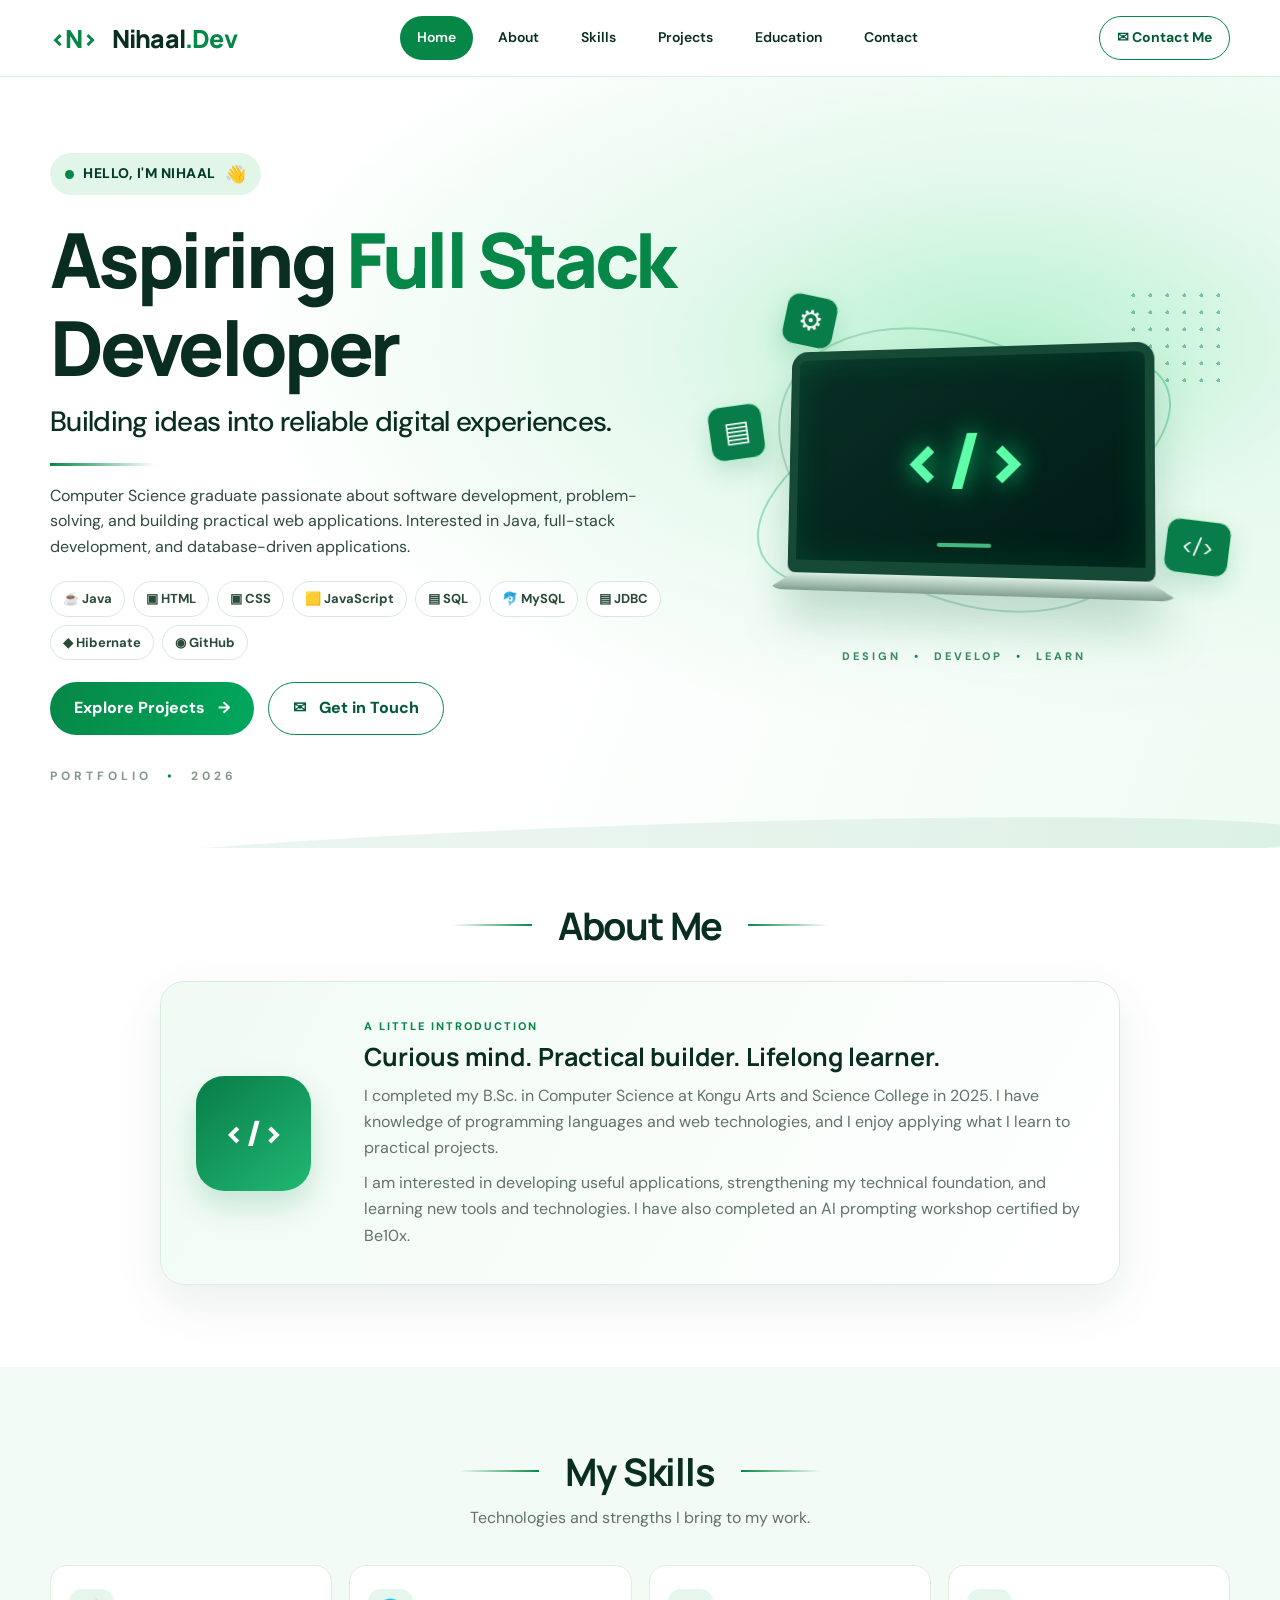
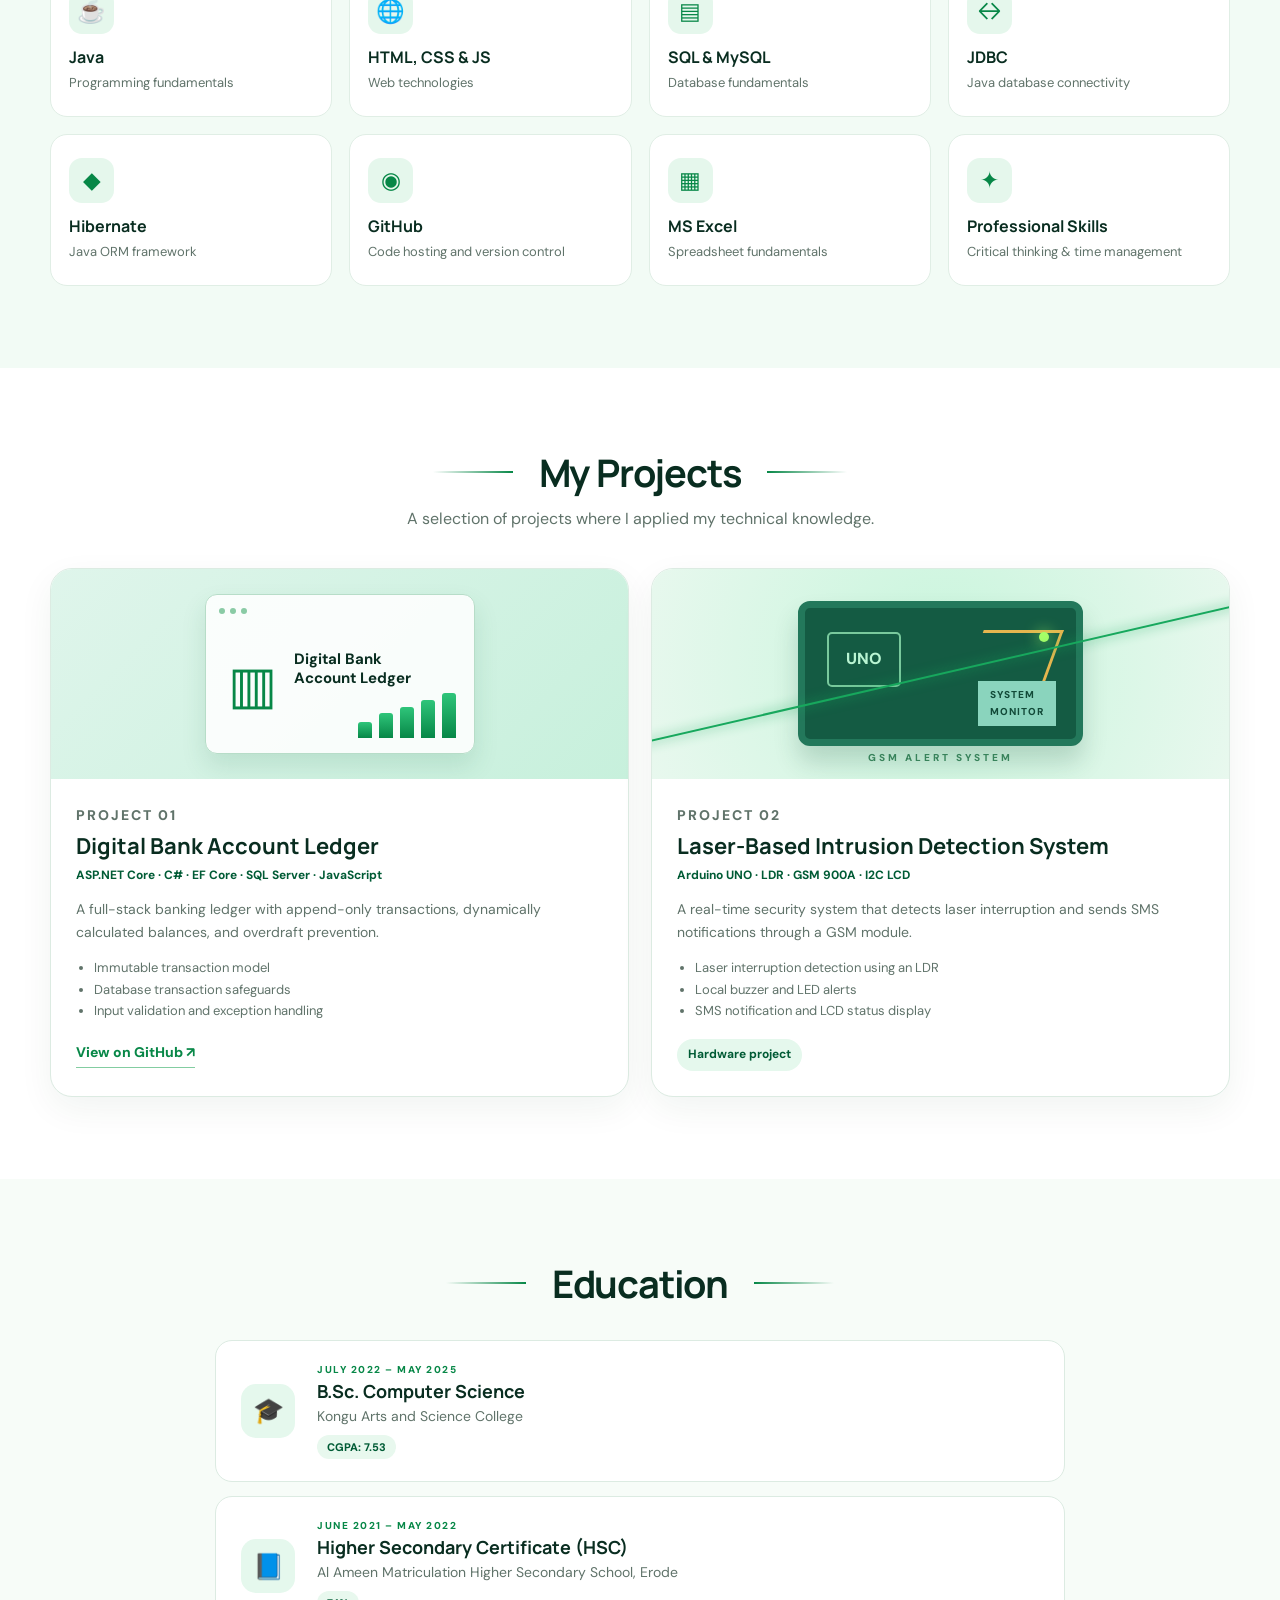
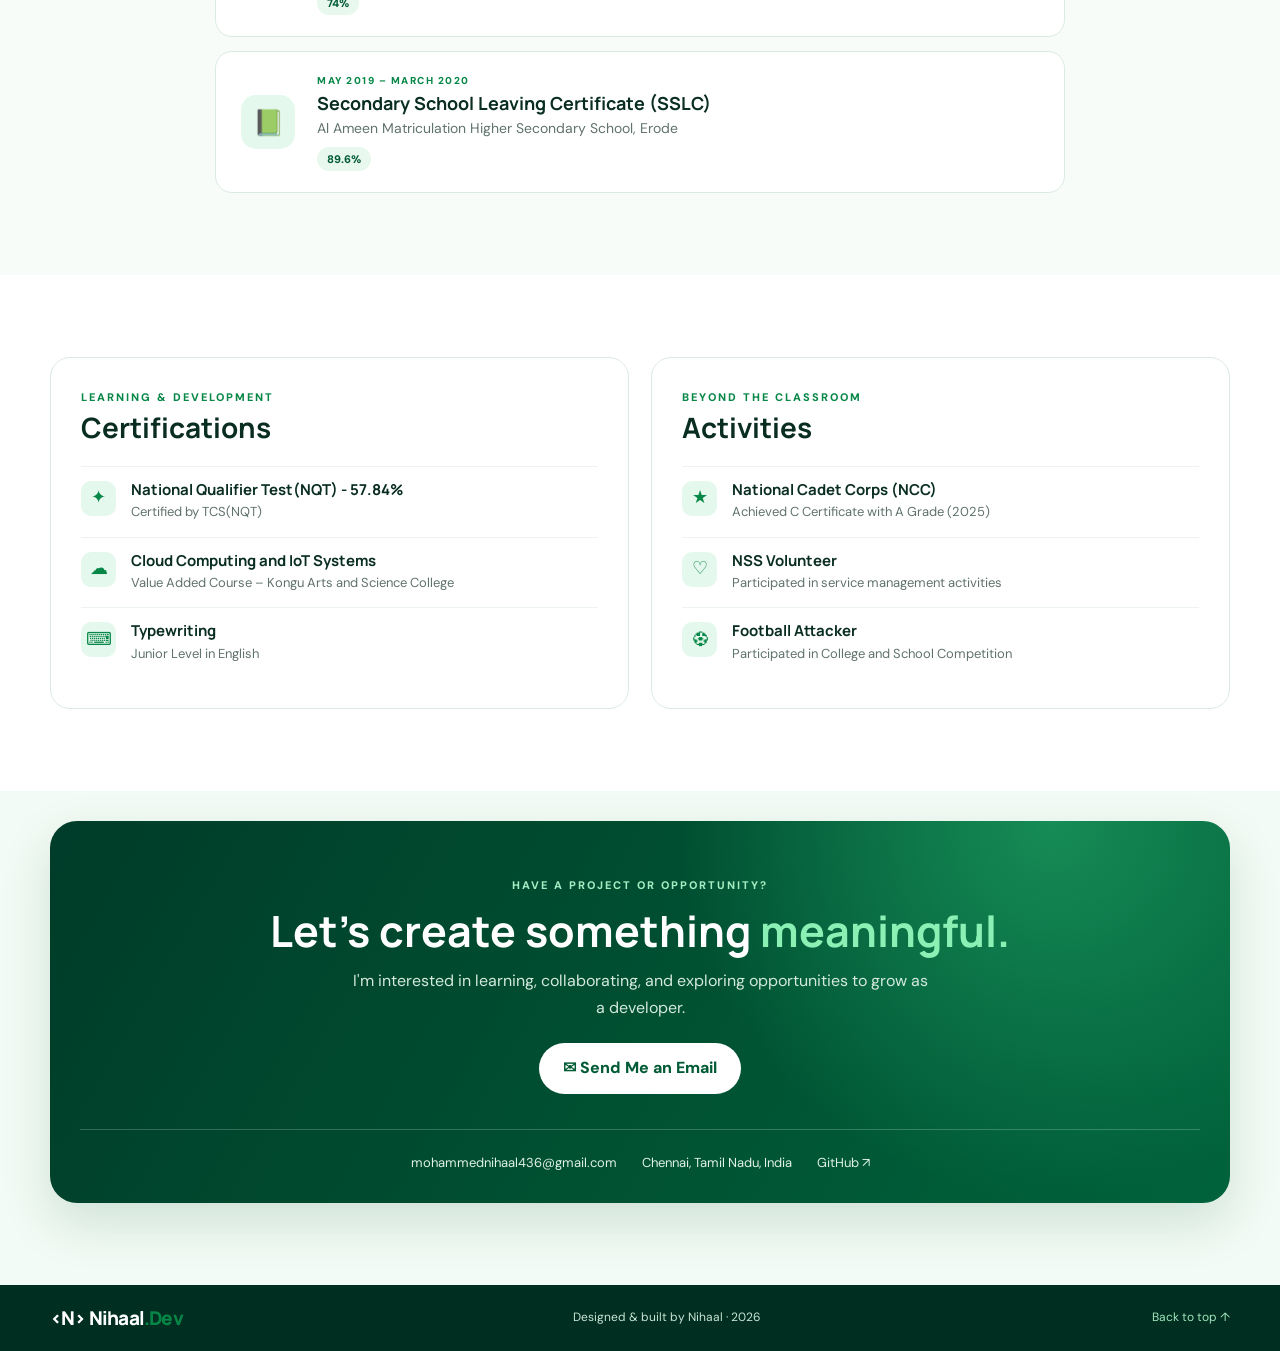
==== index.html @ 84baf092 "Initial portfolio upload" ====
<!DOCTYPE html>
<html lang="en">
<head>
  <meta charset="UTF-8">
  <meta name="viewport" content="width=device-width, initial-scale=1.0">
  <meta name="description" content="Portfolio of Mohammad Nihaal S M, aspiring full stack developer.">
  <title>Nihaal.Dev | Full Stack Developer</title>
  <link rel="shortcut icon" href="./images.png" type="image/x-icon">
  <link rel="preconnect" href="https://fonts.googleapis.com">
  <link rel="preconnect" href="https://fonts.gstatic.com" crossorigin>
  <link href="https://fonts.googleapis.com/css2?family=DM+Sans:wght@400;500;600;700;800&family=Manrope:wght@400;500;600;700;800&display=swap" rel="stylesheet">
  <link rel="stylesheet" href="style.css">
</head>
<body>
  <header class="site-header">
    <nav class="navbar container" aria-label="Main navigation">
      <a class="brand" href="#home"><span class="brand-mark">&lt;N&gt;</span> Nihaal<span>.Dev</span></a>
      <button class="menu-toggle" id="menuToggle" aria-label="Toggle navigation" aria-expanded="false">☰</button>
      <div class="nav-links" id="navLinks">
        <a class="nav-link active" href="#home">Home</a>
        <a class="nav-link" href="#about">About</a>
        <a class="nav-link" href="#skills">Skills</a>
        <a class="nav-link" href="#projects">Projects</a>
        <a class="nav-link" href="#education">Education</a>
        <a class="nav-link" href="#contact">Contact</a>
      </div>
      <a class="nav-contact" href="#contact">✉ <span>Contact Me</span></a>
    </nav>
  </header>

  <main>
    <section class="hero section" id="home">
      <div class="hero-glow"></div>
      <div class="container hero-grid">
        <div class="hero-content">
          <div class="eyebrow"><span></span> HELLO, I'M NIHAAL <span class="wave">👋</span></div>
          <h1>Aspiring <span>Full Stack</span><br>Developer</h1>
          <p class="hero-tagline">Building ideas into reliable digital experiences.</p>
          <div class="tiny-line"></div>
          <p class="hero-copy">Computer Science graduate passionate about software development, problem-solving, and building practical web applications. Interested in Java, full-stack development, and database-driven applications.</p>
          <div class="tech-pills" aria-label="Technology skills">
            <span>☕ Java</span><span class="html-pill">▣ HTML</span><span class="css-pill">▣ CSS</span>
            <span>🟨 JavaScript</span><span>▤ SQL</span><span>🐬 MySQL</span>
            <span>▤ JDBC</span><span>◆ Hibernate</span><span>◉ GitHub</span>
          </div>
          <div class="hero-actions">
            <a class="btn btn-primary" href="#projects">Explore Projects <span>→</span></a>
            <a class="btn btn-outline" href="#contact">✉ <span>Get in Touch</span></a>
          </div>
          <p class="hero-note">PORTFOLIO <span>•</span> 2026</p>
        </div>
        <div class="hero-art" aria-label="Decorative coding illustration">
          <div class="art-orbit orbit-one"></div>
          <div class="art-orbit orbit-two"></div>
          <div class="art-dot-grid"></div>
          <div class="floating-icon icon-gear">⚙</div>
          <div class="floating-icon icon-db">▤</div>
          <div class="floating-icon icon-code">&lt;/&gt;</div>
          <div class="laptop">
            <div class="laptop-screen"><span>&lt;/&gt;</span><i></i></div>
            <div class="laptop-base"></div>
          </div>
          <div class="art-caption">DESIGN <b>•</b> DEVELOP <b>•</b> LEARN</div>
        </div>
      </div>
      <div class="hero-wave"></div>
    </section>

    <section class="section about-section" id="about">
      <div class="container">
        <div class="section-heading"><span></span><h2>About Me</h2><span></span></div>
        <div class="about-card">
          <div class="about-symbol">&lt;/&gt;</div>
          <div>
            <p class="section-kicker">A LITTLE INTRODUCTION</p>
            <h3>Curious mind. Practical builder. Lifelong learner.</h3>
            <p>I completed my B.Sc. in Computer Science at Kongu Arts and Science College in 2025. I have knowledge of programming languages and web technologies, and I enjoy applying what I learn to practical projects.</p>
            <p>I am interested in developing useful applications, strengthening my technical foundation, and learning new tools and technologies. I have also completed an AI prompting workshop certified by Be10x.</p>
          </div>
        </div>
      </div>
    </section>

    <section class="section skills-section" id="skills">
      <div class="container">
        <div class="section-heading"><span></span><h2>My Skills</h2><span></span></div>
        <p class="section-subtitle">Technologies and strengths I bring to my work.</p>
        <div class="skills-grid">
          <article class="skill-card"><div class="skill-icon">☕</div><h3>Java</h3><p>Programming fundamentals</p></article>
          <article class="skill-card"><div class="skill-icon">🌐</div><h3>HTML, CSS &amp; JS</h3><p>Web technologies</p></article>
          <article class="skill-card"><div class="skill-icon">▤</div><h3>SQL &amp; MySQL</h3><p>Database fundamentals</p></article>
          <article class="skill-card"><div class="skill-icon">↔</div><h3>JDBC</h3><p>Java database connectivity</p></article>
          <article class="skill-card"><div class="skill-icon">◆</div><h3>Hibernate</h3><p>Java ORM framework</p></article>
          <article class="skill-card"><div class="skill-icon">◉</div><h3>GitHub</h3><p>Code hosting and version control</p></article>
          <article class="skill-card"><div class="skill-icon">▦</div><h3>MS Excel</h3><p>Spreadsheet fundamentals</p></article>
          <article class="skill-card"><div class="skill-icon">✦</div><h3>Professional Skills</h3><p>Critical thinking &amp; time management</p></article>
        </div>
      </div>
    </section>

    <section class="section projects-section" id="projects">
      <div class="container">
        <div class="section-heading"><span></span><h2>My Projects</h2><span></span></div>
        <p class="section-subtitle">A selection of projects where I applied my technical knowledge.</p>
        <div class="projects-grid">
          <article class="project-card">
            <div class="project-visual bank-visual">
              <div class="bank-window"><div class="bank-top"><i></i><i></i><i></i></div><div class="bank-building">▥</div><strong>Digital Bank<br>Account Ledger</strong><div class="chart-bars"><i></i><i></i><i></i><i></i><i></i></div></div>
            </div>
            <div class="project-body">
              <p class="project-number">PROJECT 01</p>
              <h3>Digital Bank Account Ledger</h3>
              <p class="project-stack">ASP.NET Core · C# · EF Core · SQL Server · JavaScript</p>
              <p>A full-stack banking ledger with append-only transactions, dynamically calculated balances, and overdraft prevention.</p>
              <ul><li>Immutable transaction model</li><li>Database transaction safeguards</li><li>Input validation and exception handling</li></ul>
              <a class="text-link" href="https://github.com/Nihaal-1304/digital-bank-ledger" target="_blank" rel="noopener">View on GitHub ↗</a>
            </div>
          </article>
          <article class="project-card">
            <div class="project-visual security-visual">
              <div class="sensor-board"><span class="board-chip">UNO</span><span class="board-wire"></span><span class="board-light"></span><span class="board-screen">SYSTEM<br>MONITOR</span></div>
              <div class="laser-beam"></div>
              <span class="sensor-label">GSM ALERT SYSTEM</span>
            </div>
            <div class="project-body">
              <p class="project-number">PROJECT 02</p>
              <h3>Laser-Based Intrusion Detection System</h3>
              <p class="project-stack">Arduino UNO · LDR · GSM 900A · I2C LCD</p>
              <p>A real-time security system that detects laser interruption and sends SMS notifications through a GSM module.</p>
              <ul><li>Laser interruption detection using an LDR</li><li>Local buzzer and LED alerts</li><li>SMS notification and LCD status display</li></ul>
              <span class="project-status">Hardware project</span>
            </div>
          </article>
        </div>
      </div>
    </section>

    <section class="section education-section" id="education">
      <div class="container">
        <div class="section-heading"><span></span><h2>Education</h2><span></span></div>
        <div class="education-list">
          <article class="education-item"><div class="education-icon">🎓</div><div><p class="education-date">JULY 2022 – MAY 2025</p><h3>B.Sc. Computer Science</h3><p>Kongu Arts and Science College</p><span class="result-chip">CGPA: 7.53</span></div></article>
          <article class="education-item"><div class="education-icon">📘</div><div><p class="education-date">JUNE 2021 – MAY 2022</p><h3>Higher Secondary Certificate (HSC)</h3><p>Al Ameen Matriculation Higher Secondary School, Erode</p><span class="result-chip">74%</span></div></article>
          <article class="education-item"><div class="education-icon">📗</div><div><p class="education-date">MAY 2019 – MARCH 2020</p><h3>Secondary School Leaving Certificate (SSLC)</h3><p>Al Ameen Matriculation Higher Secondary School, Erode</p><span class="result-chip">89.6%</span></div></article>
        </div>
      </div>
    </section>

    <section class="section extras-section" id="certifications">
      <div class="container extras-grid">
        <div class="extra-panel">
          <p class="section-kicker">LEARNING & DEVELOPMENT</p><h2>Certifications</h2>
          <div class="extra-row"><span>✦</span><div><h3>National Qualifier Test(NQT) - 57.84%</h3><p>Certified by TCS(NQT)</p></div></div>
          <div class="extra-row"><span>☁</span><div><h3>Cloud Computing and IoT Systems</h3><p>Value Added Course – Kongu Arts and Science College</p></div></div>
          <div class="extra-row"><span>⌨</span><div><h3>Typewriting</h3><p>Junior Level in English</p></div></div>
        </div>
        <div class="extra-panel activity-panel">
          <p class="section-kicker">BEYOND THE CLASSROOM</p><h2>Activities</h2>
          <div class="extra-row"><span>★</span><div><h3>National Cadet Corps (NCC)</h3><p>Achieved C Certificate with A Grade (2025)</p></div></div>
          <div class="extra-row"><span>♡</span><div><h3>NSS Volunteer</h3><p>Participated in service management activities</p></div></div>
          <div class="extra-row"><span>⚽︎</span><div><h3>Football Attacker</h3><p>Participated in College and School Competition</p></div></div>
        </div>
      </div>
    </section>

    <section class="section contact-section" id="contact">
      <div class="container contact-card">
        <p class="section-kicker">HAVE A PROJECT OR OPPORTUNITY?</p>
        <h2>Let's create something <span>meaningful.</span></h2>
        <p>I'm interested in learning, collaborating, and exploring opportunities to grow as a developer.</p>
        <a class="btn btn-light" href="mailto:mohammednihaal436@gmail.com">✉ Send Me an Email</a>
        <div class="contact-details">
          <a href="mailto:mohammednihaal436@gmail.com">mohammednihaal436@gmail.com</a>
          <span>Chennai, Tamil Nadu, India</span>
          <a href="https://github.com/Nihaal-1304" target="_blank" rel="noopener">GitHub ↗</a>
        </div>
      </div>
    </section>
  </main>

  <footer class="footer"><div class="container footer-inner"><a class="brand footer-brand" href="#home"> &lt;N&gt; Nihaal<span>.Dev</span></a><p>Designed &amp; built by Nihaal · <span id="year">2026</span></p><a href="#home">Back to top ↑</a></div></footer>
  <script src="script.js"></script>
</body>
</html>
---- style.css ----
/* ==============================
   NIHAAL.DEV - GREEN & WHITE THEME
   Edit the variables below to change the theme.
================================ */
:root {
  --green: #078747;
  --green-dark: #005b35;
  --green-deep: #003c29;
  --mint: #e5f8ed;
  --mint-2: #f2fbf5;
  --ink: #092d20;
  --muted: #60736a;
  --white: #ffffff;
  --line: #dcebe2;
  --shadow: 0 18px 50px rgba(0, 75, 42, .09);
}
* { box-sizing: border-box; margin: 0; padding: 0; }
html { scroll-behavior: smooth; scroll-padding-top: 90px; }
body { font-family: "DM Sans", sans-serif; color: var(--ink); background: #fff; line-height: 1.65; }
a { color: inherit; text-decoration: none; }
.container { width: min(1180px, calc(100% - 48px)); margin: auto; }
.section { padding: 82px 0; }
.site-header { position: sticky; top: 0; z-index: 100; background: rgba(255,255,255,.92); backdrop-filter: blur(16px); border-bottom: 1px solid #d8eee1; }
.navbar { min-height: 76px; display: flex; align-items: center; justify-content: space-between; gap: 24px; }
.brand { font: 800 25px "Manrope", sans-serif; letter-spacing: -.8px; color: var(--ink); white-space: nowrap; }
.brand-mark { color: var(--green); margin-right: 10px; font-weight: 800; }
.brand span:last-child { color: var(--green); }
.nav-links { display: flex; align-items: center; gap: 8px; }
.nav-link { padding: 10px 17px; border-radius: 30px; font-size: 14px; font-weight: 600; transition: .25s; }
.nav-link:hover, .nav-link.active { background: var(--green); color: white; }
.nav-contact { border: 1.5px solid var(--green); border-radius: 30px; padding: 9px 17px; color: var(--green-dark); font-size: 14px; font-weight: 700; }
.nav-contact:hover { background: var(--green); color: white; }
.menu-toggle { display: none; border: 0; background: transparent; font-size: 27px; color: var(--green-dark); cursor: pointer; }
.hero { position: relative; overflow: hidden; padding: 76px 0 62px; background: radial-gradient(ellipse at 78% 35%, #b7f1d0 0, #e5f9ed 25%, transparent 54%), linear-gradient(110deg,#fff 0%,#fff 47%,#effbf3 100%); }
.hero-grid { display: grid; grid-template-columns: 1.08fr .92fr; align-items: center; gap: 25px; position: relative; z-index: 2; }
.hero-content { max-width: 680px; }
.eyebrow { display: inline-flex; align-items: center; gap: 9px; background: #e2f5e9; color: var(--green-deep); padding: 7px 15px; border-radius: 30px; font-size: 14px; font-weight: 800; letter-spacing: .5px; }
.eyebrow > span:first-child { width: 9px; height: 9px; border-radius: 50%; background: var(--green); }
.wave { font-size: 17px; }
h1, h2, h3 { font-family: "Manrope", sans-serif; line-height: 1.16; }
.hero h1 { margin: 20px 0 8px; font-size: clamp(48px, 6vw, 76px); letter-spacing: -3.6px; font-weight: 800; }
.hero h1 span, .contact-card h2 span { color: var(--green); }
.hero-tagline { font-size: clamp(19px, 2.3vw, 28px); font-weight: 500; letter-spacing: -.7px; }
.tiny-line { width: 105px; height: 3px; background: linear-gradient(90deg,var(--green),transparent); margin: 17px 0; }
.hero-copy { max-width: 590px; color: #304a3d; font-size: 16px; line-height: 1.6; }
.tech-pills { display: flex; flex-wrap: wrap; gap: 8px; margin: 22px 0; }
.tech-pills span { border: 1px solid #d9e9df; background: rgba(255,255,255,.85); border-radius: 30px; padding: 6px 12px; font-size: 13px; font-weight: 700; color: #294b39; }
.hero-actions { display: flex; flex-wrap: wrap; gap: 14px; margin-top: 20px; }
.btn { display: inline-flex; justify-content: center; align-items: center; gap: 13px; border-radius: 30px; padding: 12px 24px; font-weight: 800; transition: transform .25s, box-shadow .25s, background .25s; }
.btn:hover { transform: translateY(-3px); box-shadow: 0 10px 22px rgba(0,100,55,.18); }
.btn-primary { color: white; background: linear-gradient(110deg,#078747,#00a85d); }
.btn-outline { color: var(--green-dark); border: 1.5px solid var(--green); background: white; }
.hero-note { margin-top: 32px; color: #84978c; font-size: 12px; letter-spacing: 4px; font-weight: 700; }
.hero-note span { color: var(--green); margin: 0 8px; }
.hero-art { min-height: 390px; position: relative; display: grid; place-items: center; }
.art-orbit { position: absolute; border: 2px solid rgba(0,174,89,.35); border-radius: 50%; width: 440px; height: 190px; transform: rotate(-22deg); }
.orbit-two { width: 390px; height: 260px; transform: rotate(24deg); border-color: rgba(0,120,66,.22); }
.art-dot-grid { position: absolute; width: 100px; height: 100px; right: 5px; top: 12px; opacity: .45; background-image: radial-gradient(var(--green) 2px,transparent 2px); background-size: 17px 17px; }
.laptop { position: relative; z-index: 2; width: min(370px, 88%); filter: drop-shadow(0 28px 22px rgba(0,95,52,.2)); transform: perspective(700px) rotateY(-10deg) rotateX(3deg); }
.laptop-screen { height: 230px; background: linear-gradient(145deg,#092f25,#001b15); border: 9px solid #164a36; border-bottom-width: 13px; border-radius: 17px 17px 8px 8px; display: grid; place-items: center; box-shadow: inset 0 0 35px rgba(0,255,140,.12); }
.laptop-screen span { color: #5dffa9; font: 800 78px "Manrope"; text-shadow: 0 0 24px #00d878; }
.laptop-screen i { width: 55px; height: 4px; background: #43b982; border-radius: 5px; position: absolute; bottom: 47px; }
.laptop-base { width: 112%; height: 18px; margin-left: -6%; background: linear-gradient(#d8eee2,#829f8f); clip-path: polygon(7% 0,93% 0,100% 100%,0 100%); border-radius: 0 0 15px 15px; }
.floating-icon { position: absolute; z-index: 3; background: #087d4a; color: white; border: 1px solid #a8e9c3; box-shadow: 0 10px 24px #00884c30; border-radius: 13px; display: grid; place-items: center; }
.icon-gear { top: 20px; left: 16%; width: 52px; height: 52px; font-size: 28px; transform: rotate(12deg); }
.icon-db { top: 130px; left: 2%; width: 55px; height: 55px; font-size: 28px; transform: rotate(-8deg); }
.icon-code { right: 0; bottom: 90px; width: 65px; height: 55px; font-size: 22px; transform: rotate(7deg); }
.art-caption { position: absolute; bottom: 0; color: #3b8b61; font-size: 11px; font-weight: 800; letter-spacing: 3px; }
.art-caption b { color: var(--green); margin: 0 7px; }
.hero-wave { position: absolute; height: 65px; bottom: -42px; left: -3%; width: 106%; background: #087e49; transform: rotate(-2deg); border-radius: 50%; opacity: .08; }
.section-heading { display: flex; align-items: center; justify-content: center; gap: 26px; margin-bottom: 12px; }
.section-heading span { width: 80px; height: 2px; background: linear-gradient(90deg,transparent,var(--green)); }
.section-heading span:last-child { transform: rotate(180deg); }
.section-heading h2 { font-size: clamp(29px,4vw,38px); letter-spacing: -1.2px; }
.section-subtitle { text-align: center; color: var(--muted); margin-bottom: 34px; }
.about-section { padding-top: 55px; }
.about-card { max-width: 960px; margin: 34px auto 0; display: grid; grid-template-columns: 140px 1fr; gap: 28px; align-items: center; padding: 35px; border: 1px solid var(--line); border-radius: 24px; background: linear-gradient(120deg,#f0fbf4,#fff); box-shadow: var(--shadow); }
.about-symbol { width: 115px; height: 115px; display: grid; place-items: center; border-radius: 28px; color: white; font: 800 35px "Manrope"; background: linear-gradient(140deg,#087c48,#21b873); box-shadow: 0 15px 30px #07874730; }
.section-kicker { color: var(--green); font-size: 11px; letter-spacing: 2px; font-weight: 800; }
.about-card h3 { font-size: 25px; margin: 6px 0 12px; }
.about-card p:not(.section-kicker) { color: var(--muted); margin-top: 8px; }
.skills-section { background: var(--mint-2); }
.skills-grid { display: grid; grid-template-columns: repeat(4,1fr); gap: 17px; }
.skill-card { background: white; border: 1px solid #e0eee5; padding: 23px 18px; border-radius: 17px; transition: .25s; }
.skill-card:hover { transform: translateY(-6px); border-color: #8bd6aa; box-shadow: var(--shadow); }
.skill-icon { width: 45px; height: 45px; display: grid; place-items: center; background: #e5f7ec; border-radius: 13px; color: var(--green); font-size: 23px; margin-bottom: 14px; }
.skill-card h3 { font-size: 16px; margin-bottom: 5px; }
.skill-card p { color: var(--muted); font-size: 13px; }
.projects-grid { display: grid; grid-template-columns: repeat(2,1fr); gap: 22px; margin-top: 35px; }
.project-card { overflow: hidden; border: 1px solid var(--line); border-radius: 22px; background: white; box-shadow: 0 12px 35px rgba(0,65,35,.06); transition: .25s; }
.project-card:hover { transform: translateY(-5px); box-shadow: var(--shadow); }
.project-visual { height: 210px; position: relative; overflow: hidden; display: grid; place-items: center; }
.bank-visual { background: linear-gradient(135deg,#dff5eb,#c7f0dc); }
.bank-window { width: 270px; height: 160px; background: rgba(255,255,255,.88); border: 1px solid #b7ddc8; border-radius: 12px; padding: 13px; position: relative; box-shadow: 0 12px 25px #176b3c20; }
.bank-top { display: flex; gap: 5px; }.bank-top i { width: 6px;height: 6px;border-radius: 50%;background: #8acba5; }
.bank-building { position: absolute; left: 22px; top: 48px; font-size: 52px; color: var(--green); }
.bank-window strong { position: absolute; left: 88px; top: 55px; font-size: 15px; line-height: 1.3; }
.chart-bars { position: absolute; right: 18px; bottom: 15px; display: flex; align-items: end; gap: 7px; height: 45px; }
.chart-bars i { display: block; width: 14px; background: linear-gradient(#2fc57a,#078747); border-radius: 3px 3px 0 0; }.chart-bars i:nth-child(1){height:16px}.chart-bars i:nth-child(2){height:25px}.chart-bars i:nth-child(3){height:31px}.chart-bars i:nth-child(4){height:38px}.chart-bars i:nth-child(5){height:45px}
.security-visual { background: radial-gradient(circle at 50% 45%,#c8f5dc,#e8f8ee); }
.sensor-board { width: 285px; height: 145px; border-radius: 12px; background: #145b43; border: 7px solid #23785b; position: relative; box-shadow: 0 16px 24px #164c3430; }
.board-chip { position: absolute; left: 22px; top: 24px; padding: 12px 17px; color: #b9f4d2; border: 2px solid #79c99d; border-radius: 5px; font-weight: 800; }
.board-wire { position: absolute; right: 24px; top: 22px; width: 80px; height: 65px; border: 3px solid #e6b64f; border-left: 0; border-bottom: 0; transform: skew(-20deg); }
.board-light { position: absolute; right: 27px; top: 24px; width: 10px; height: 10px; border-radius: 50%; background: #a5ff68; box-shadow: 0 0 15px #a5ff68; }
.board-screen { position: absolute; right: 20px; bottom: 13px; background: #8ad4bd; color: #124a38; padding: 6px 12px; font-size: 10px; font-weight: 800; letter-spacing: 1px; }
.laser-beam { position: absolute; height: 2px; width: 120%; background: #17a85d; box-shadow: 0 0 12px #17a85d; transform: rotate(-13deg); }
.sensor-label { position: absolute; bottom: 12px; color: #38835b; font-size: 10px; letter-spacing: 3px; font-weight: 800; }
.project-body { padding: 25px; }
.project-number { color: var(--green); font-size: 10px; letter-spacing: 2px; font-weight: 800; }
.project-body h3 { font-size: 22px; margin: 7px 0; }
.project-stack { color: var(--green-dark) !important; font-size: 12px !important; font-weight: 700; margin-bottom: 12px !important; }
.project-body p { color: var(--muted); font-size: 14px; }
.project-body ul { margin: 13px 0 17px 18px; color: var(--muted); font-size: 13px; }
.text-link { display: inline-block; color: var(--green); font-weight: 800; font-size: 14px; border-bottom: 1px solid #83cda1; padding-bottom: 3px; }
.text-link:hover { color: var(--green-deep); }
.project-status { display: inline-block; color: var(--green-dark); background: var(--mint); padding: 6px 11px; border-radius: 20px; font-size: 12px; font-weight: 700; }
.education-section { background: #f7fcf8; }
.education-list { max-width: 850px; margin: 35px auto 0; display: grid; gap: 14px; }
.education-item { display: flex; gap: 22px; align-items: center; background: white; border: 1px solid var(--line); border-radius: 17px; padding: 21px 25px; }
.education-icon { width: 54px; height: 54px; flex: 0 0 54px; display: grid; place-items: center; background: var(--mint); border-radius: 15px; font-size: 25px; }
.education-date { color: var(--green); font-size: 10px; letter-spacing: 1.5px; font-weight: 800; }
.education-item h3 { font-size: 18px; margin: 3px 0; }.education-item p:not(.education-date) { color: var(--muted); font-size: 14px; }
.result-chip { display: inline-block; margin-top: 7px; background: #e8f8ee; color: var(--green-dark); padding: 3px 10px; border-radius: 20px; font-size: 11px; font-weight: 800; }
.extras-grid { display: grid; grid-template-columns: 1fr 1fr; gap: 22px; }
.extra-panel { border: 1px solid var(--line); border-radius: 20px; padding: 30px; background: white; }
.extra-panel h2 { font-size: 28px; margin: 5px 0 22px; }
.extra-row { display: flex; gap: 15px; align-items: flex-start; padding: 14px 0; border-top: 1px solid #edf3ef; }
.extra-row > span { width: 35px; height: 35px; display: grid; place-items: center; border-radius: 10px; background: var(--mint); color: var(--green); font-size: 18px; flex: 0 0 35px; }
.extra-row h3 { font-size: 15px; }.extra-row p { color: var(--muted); font-size: 13px; margin-top: 3px; }
.contact-section { background: var(--mint-2); padding-top: 30px; }
.contact-card { text-align: center; padding: 55px 30px 30px; border-radius: 27px; color: white; background: radial-gradient(circle at 85% 0%,#168c56,transparent 35%), linear-gradient(120deg,#003c29,#00633b); box-shadow: 0 20px 50px #004b2b25; }
.contact-card .section-kicker { color: #a5edc2; }
.contact-card h2 { font-size: clamp(30px,4vw,43px); margin: 12px 0; }
.contact-card h2 span { color: #8bf0b4; }
.contact-card > p:not(.section-kicker) { color: #d3eadc; margin: 0 auto 22px; max-width: 580px; }
.btn-light { background: white; color: var(--green-dark); }
.contact-details { border-top: 1px solid #ffffff35; margin-top: 35px; padding-top: 22px; display: flex; justify-content: center; flex-wrap: wrap; gap: 25px; color: #e0f2e7; font-size: 13px; }
.contact-details a:hover { color: #91f2b7; }
.footer { background: #002f21; color: #c8e4d4; padding: 20px 0; }
.footer-inner { display: flex; justify-content: space-between; align-items: center; gap: 15px; font-size: 12px; }
.footer-brand { color: white; font-size: 19px; }.footer-inner > a:last-child { color: #9fe5bb; }
.reveal { opacity: 0; transform: translateY(22px); transition: opacity .65s ease, transform .65s ease; }
.reveal.visible { opacity: 1; transform: translateY(0); }

@media (max-width: 980px) {
  .nav-links { gap: 0; }.nav-link { padding: 9px 10px; font-size: 13px; }.nav-contact { display: none; }
  .hero-grid { grid-template-columns: 1fr  .8fr; }.hero h1 { font-size: 58px; }
  .skills-grid { grid-template-columns: repeat(2,1fr); }
}
@media (max-width: 720px) {
  .container { width: min(100% - 34px, 560px); }
  .section { padding: 62px 0; }
  .navbar { min-height: 68px; }.menu-toggle { display: block; margin-left: auto; }
  .nav-links { display: none; position: absolute; top: 68px; left: 0; right: 0; padding: 14px 22px 20px; background: white; border-bottom: 1px solid var(--line); box-shadow: 0 15px 20px #003c2910; flex-direction: column; align-items: stretch; }
  .nav-links.open { display: flex; }.nav-link { padding: 11px 15px; }
  .hero { padding: 58px 0 48px; }.hero-grid { grid-template-columns: 1fr; }.hero h1 { font-size: clamp(46px,12vw,65px); letter-spacing: -2.7px; }
  .hero-art { min-height: 300px; margin-top: 8px; }.laptop { width: min(320px,80%); }.laptop-screen { height: 190px; }.laptop-screen span { font-size: 62px; }
  .art-orbit { width: 330px; height: 150px; }.orbit-two { width: 310px; height: 210px; }
  .about-card { grid-template-columns: 1fr; padding: 25px; }.about-symbol { width: 75px; height: 75px; font-size: 26px; border-radius: 20px; }
  .skills-grid { grid-template-columns: repeat(2,1fr); gap: 12px; }.skill-card { padding: 18px 14px; }
  .projects-grid, .extras-grid { grid-template-columns: 1fr; }.project-visual { height: 190px; }
  .section-heading { gap: 13px; }.section-heading span { width: 35px; }
  .education-item { padding: 17px; gap: 14px; }.education-item h3 { font-size: 16px; }
  .contact-card { padding: 42px 20px 25px; }.contact-details { flex-direction: column; gap: 9px; }
  .footer-inner { flex-direction: column; text-align: center; }
}
@media (max-width: 390px) {
  .brand { font-size: 21px; }.hero-actions { flex-direction: column; align-items: stretch; }.btn { width: 100%; }
  .skills-grid { grid-template-columns: 1fr 1fr; }.tech-pills span { font-size: 11px; }
}
@media (prefers-reduced-motion: reduce) {
  html { scroll-behavior: auto; }
  *, *::before, *::after { transition-duration: .01ms !important; animation-duration: .01ms !important; }
}
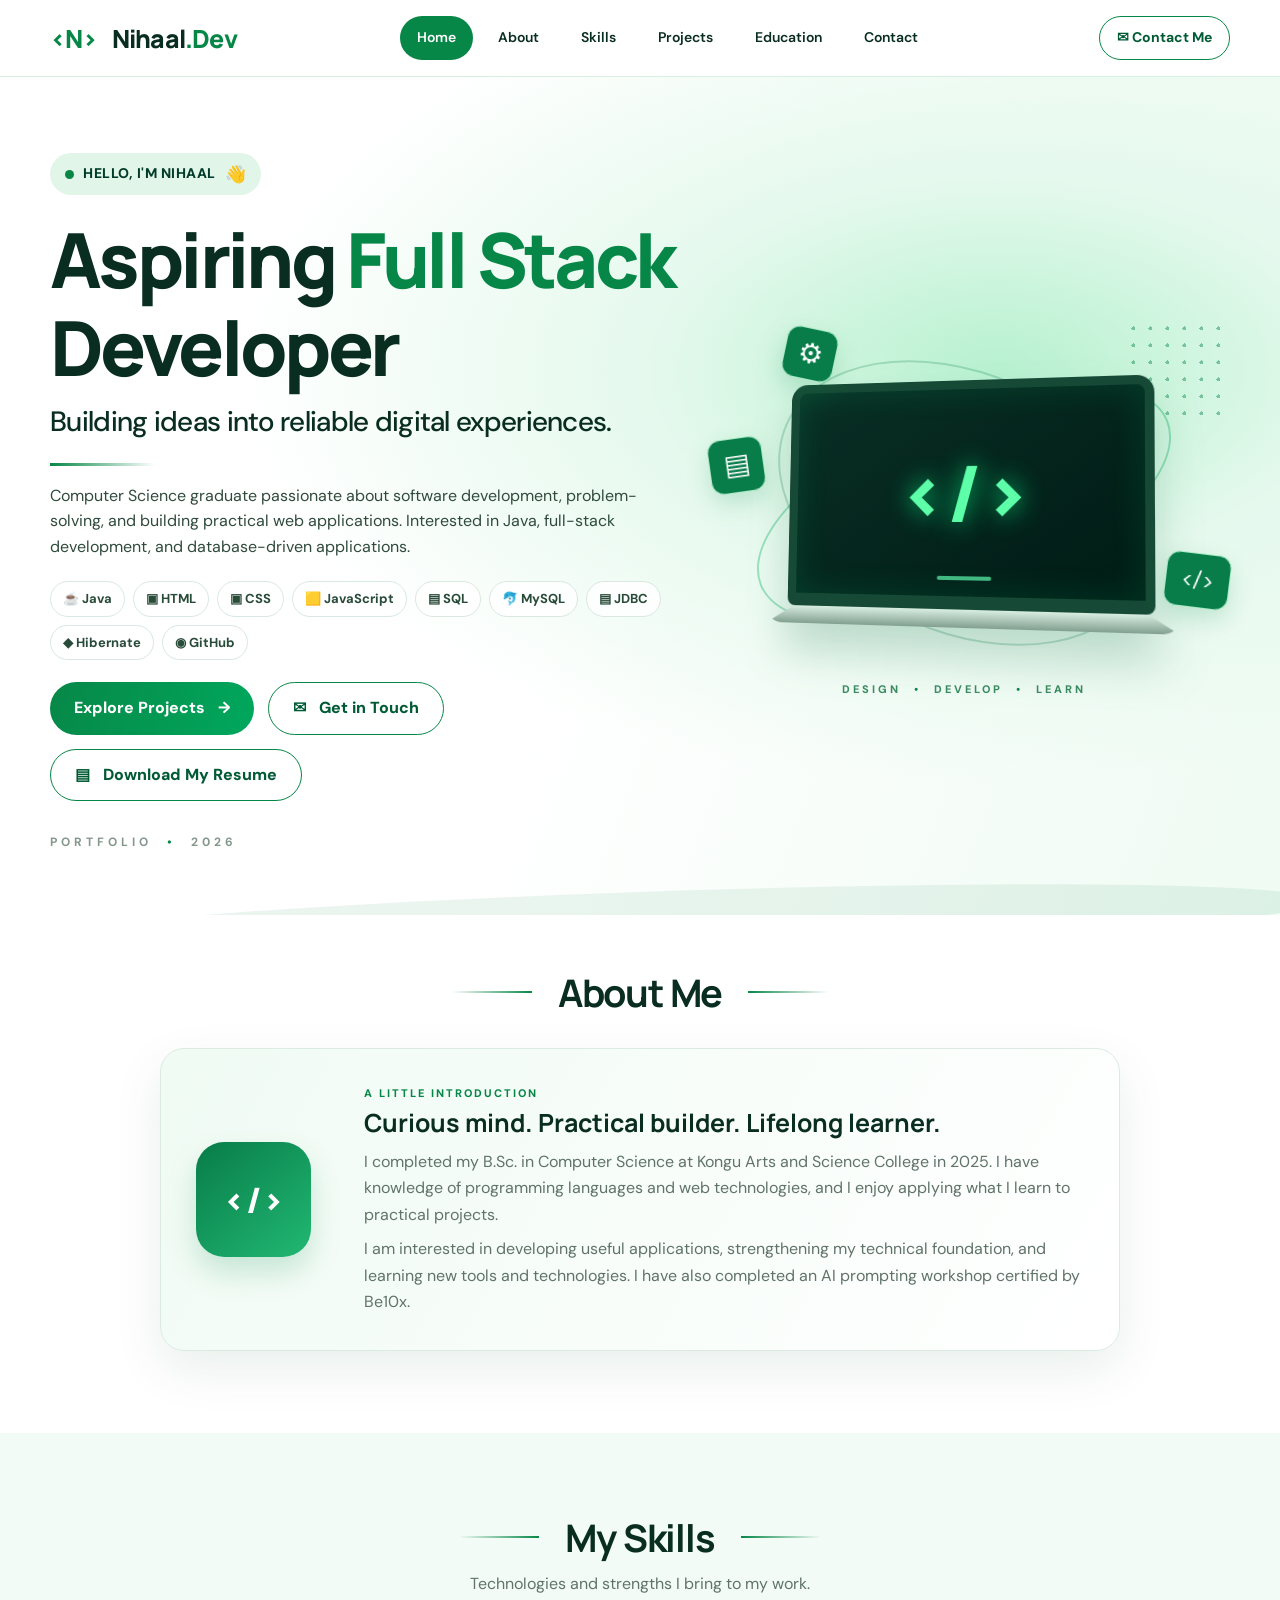
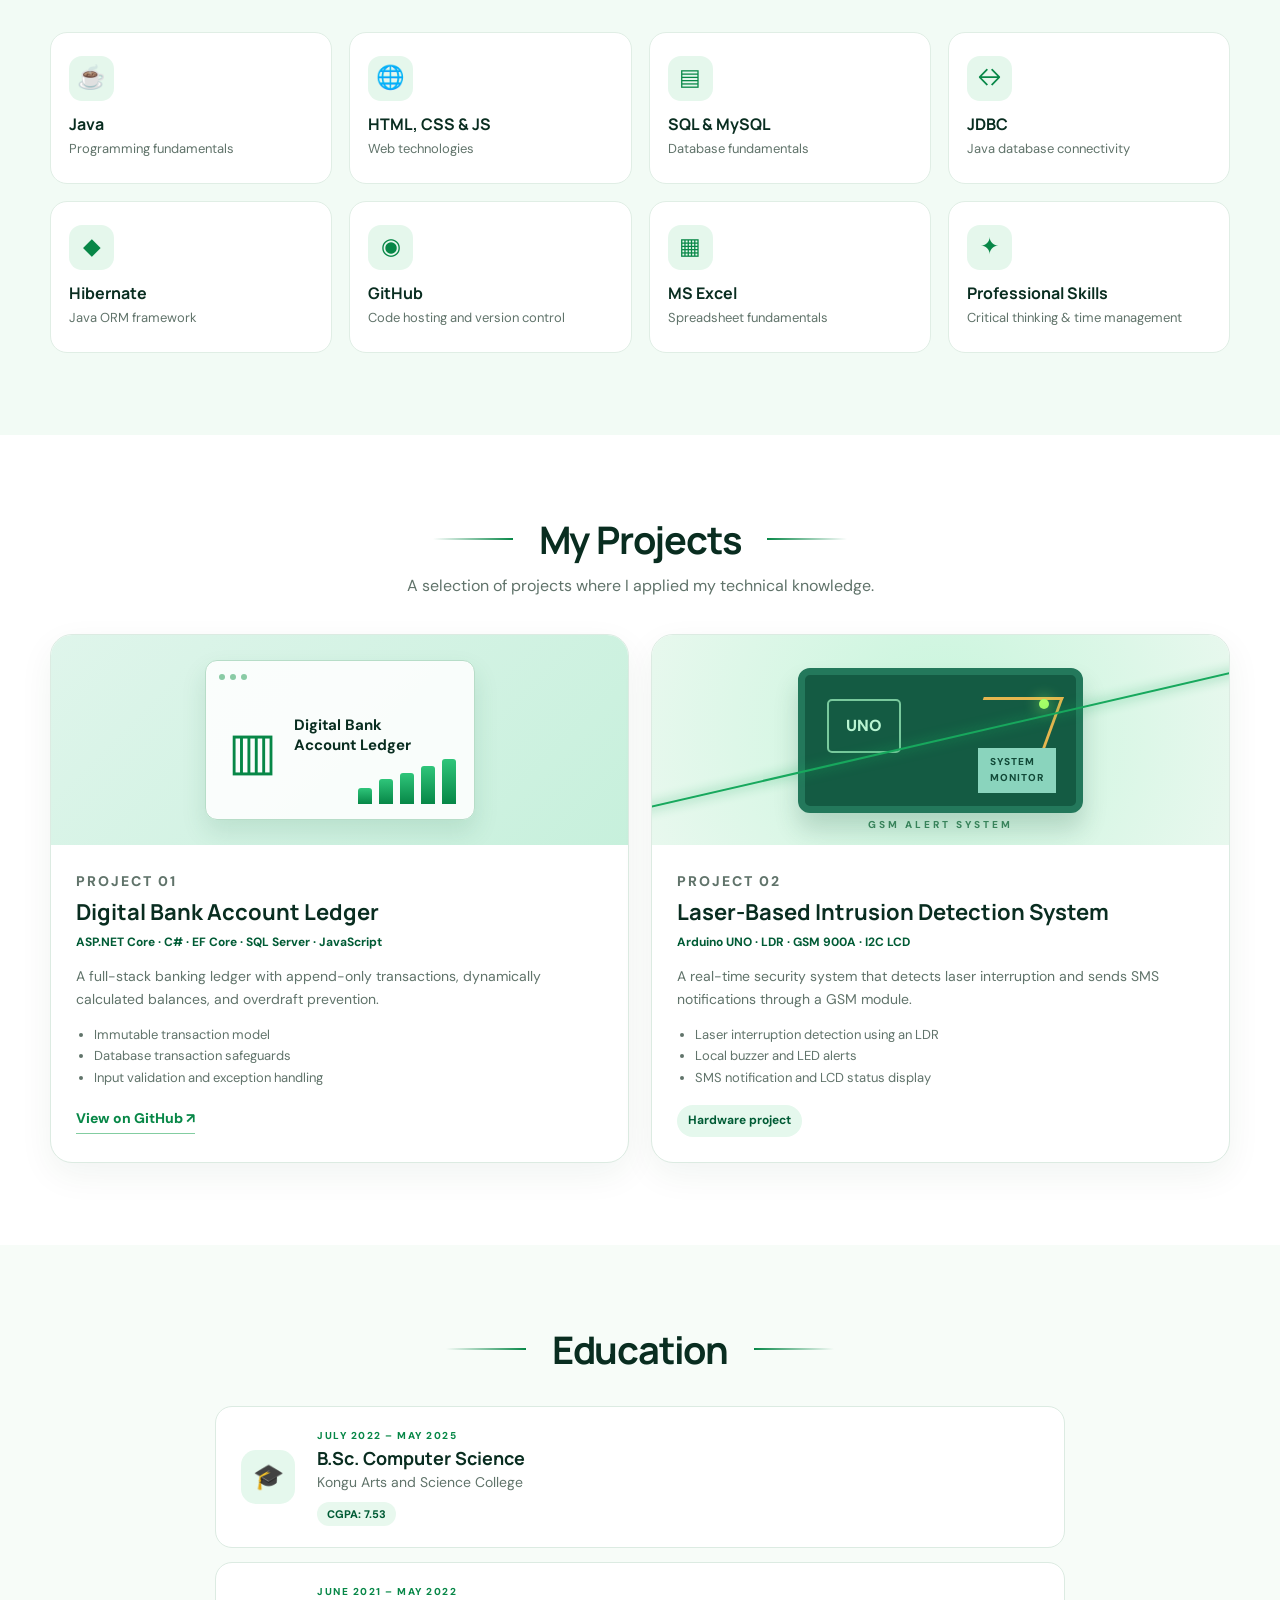
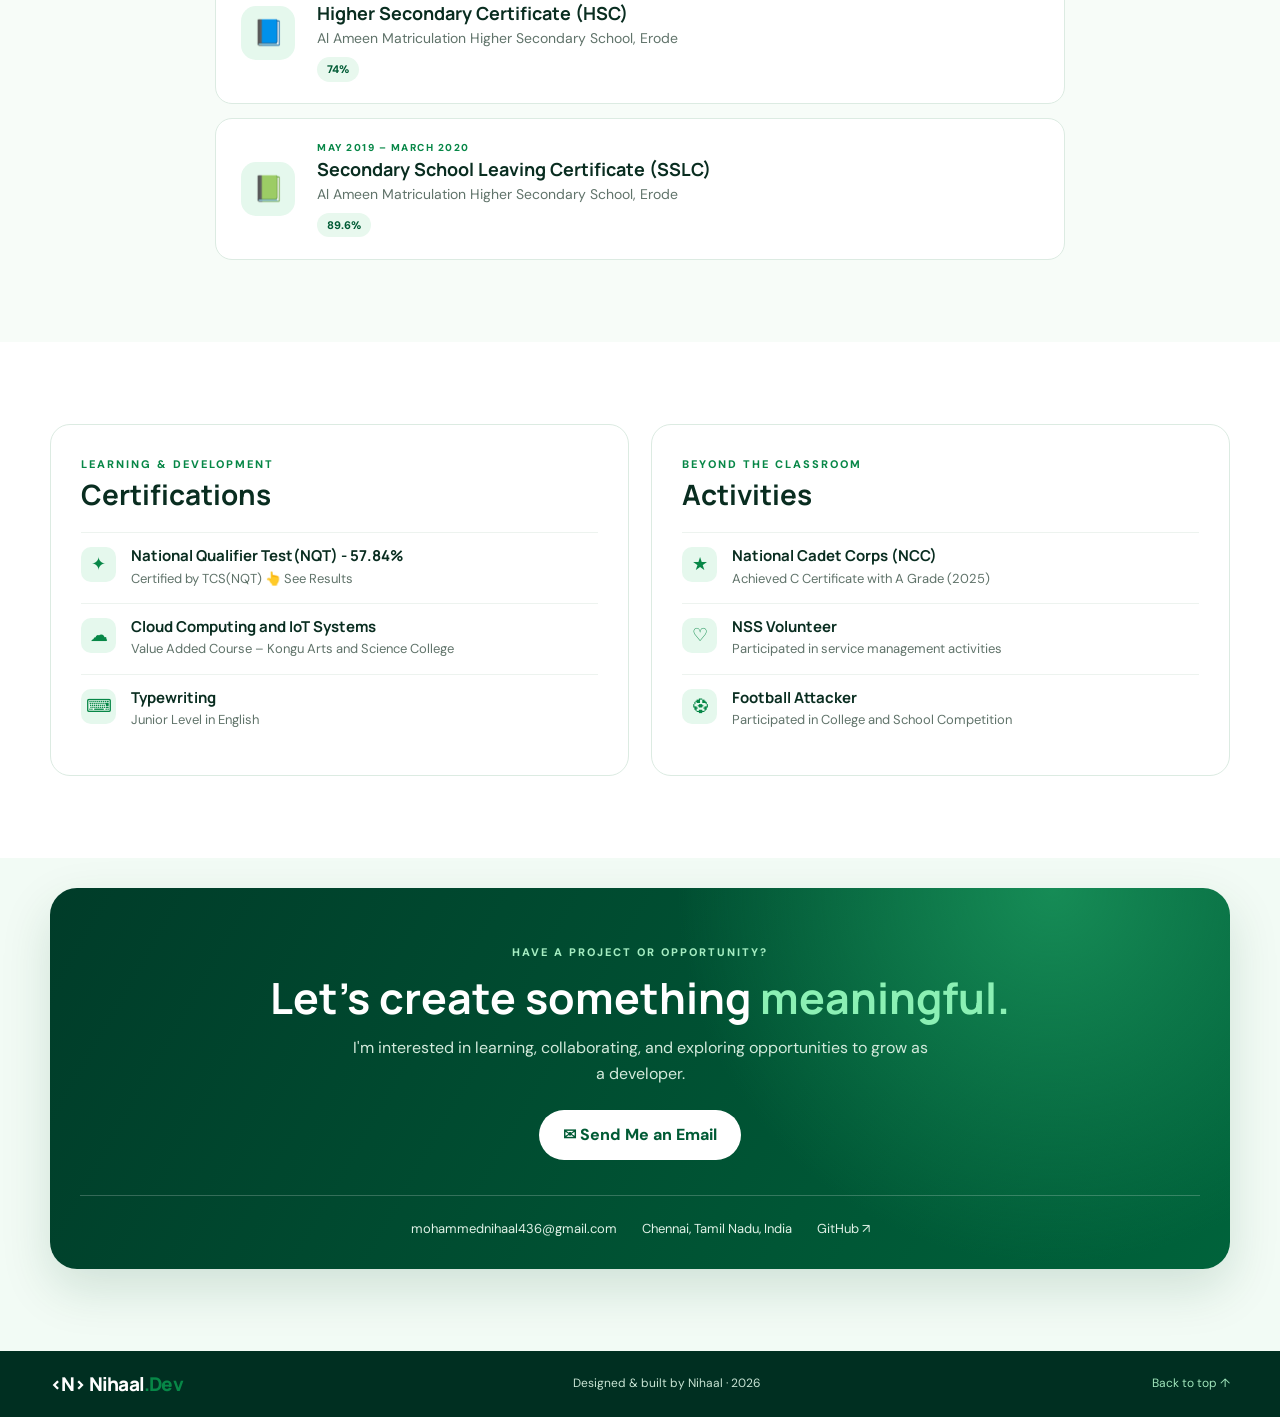
==== commit 0f15fc96: "Updated portfolio website" ====
--- a/index.html
+++ b/index.html
@@ -46,6 +46,7 @@
           <div class="hero-actions">
             <a class="btn btn-primary" href="#projects">Explore Projects <span>→</span></a>
             <a class="btn btn-outline" href="#contact">✉ <span>Get in Touch</span></a>
+            <a class="btn btn-outline" href="./MOHAMMEDNIHAALRESUME.pdf" download="Mohammed-Nihaal-Resume.pdf">▤ <span>Download My Resume</span></a>
           </div>
           <p class="hero-note">PORTFOLIO <span>•</span> 2026</p>
         </div>
@@ -150,7 +151,7 @@
       <div class="container extras-grid">
         <div class="extra-panel">
           <p class="section-kicker">LEARNING & DEVELOPMENT</p><h2>Certifications</h2>
-          <div class="extra-row"><span>✦</span><div><h3>National Qualifier Test(NQT) - 57.84%</h3><p>Certified by TCS(NQT)</p></div></div>
+          <div class="extra-row"><span>✦</span><div><h3><a href="./TCS - NQT.pdf" download="TCS-NQT-Results">National Qualifier Test(NQT) - 57.84%</a></h3><p>Certified by TCS(NQT) 👆 See Results</p></div></div>
           <div class="extra-row"><span>☁</span><div><h3>Cloud Computing and IoT Systems</h3><p>Value Added Course – Kongu Arts and Science College</p></div></div>
           <div class="extra-row"><span>⌨</span><div><h3>Typewriting</h3><p>Junior Level in English</p></div></div>
         </div>
